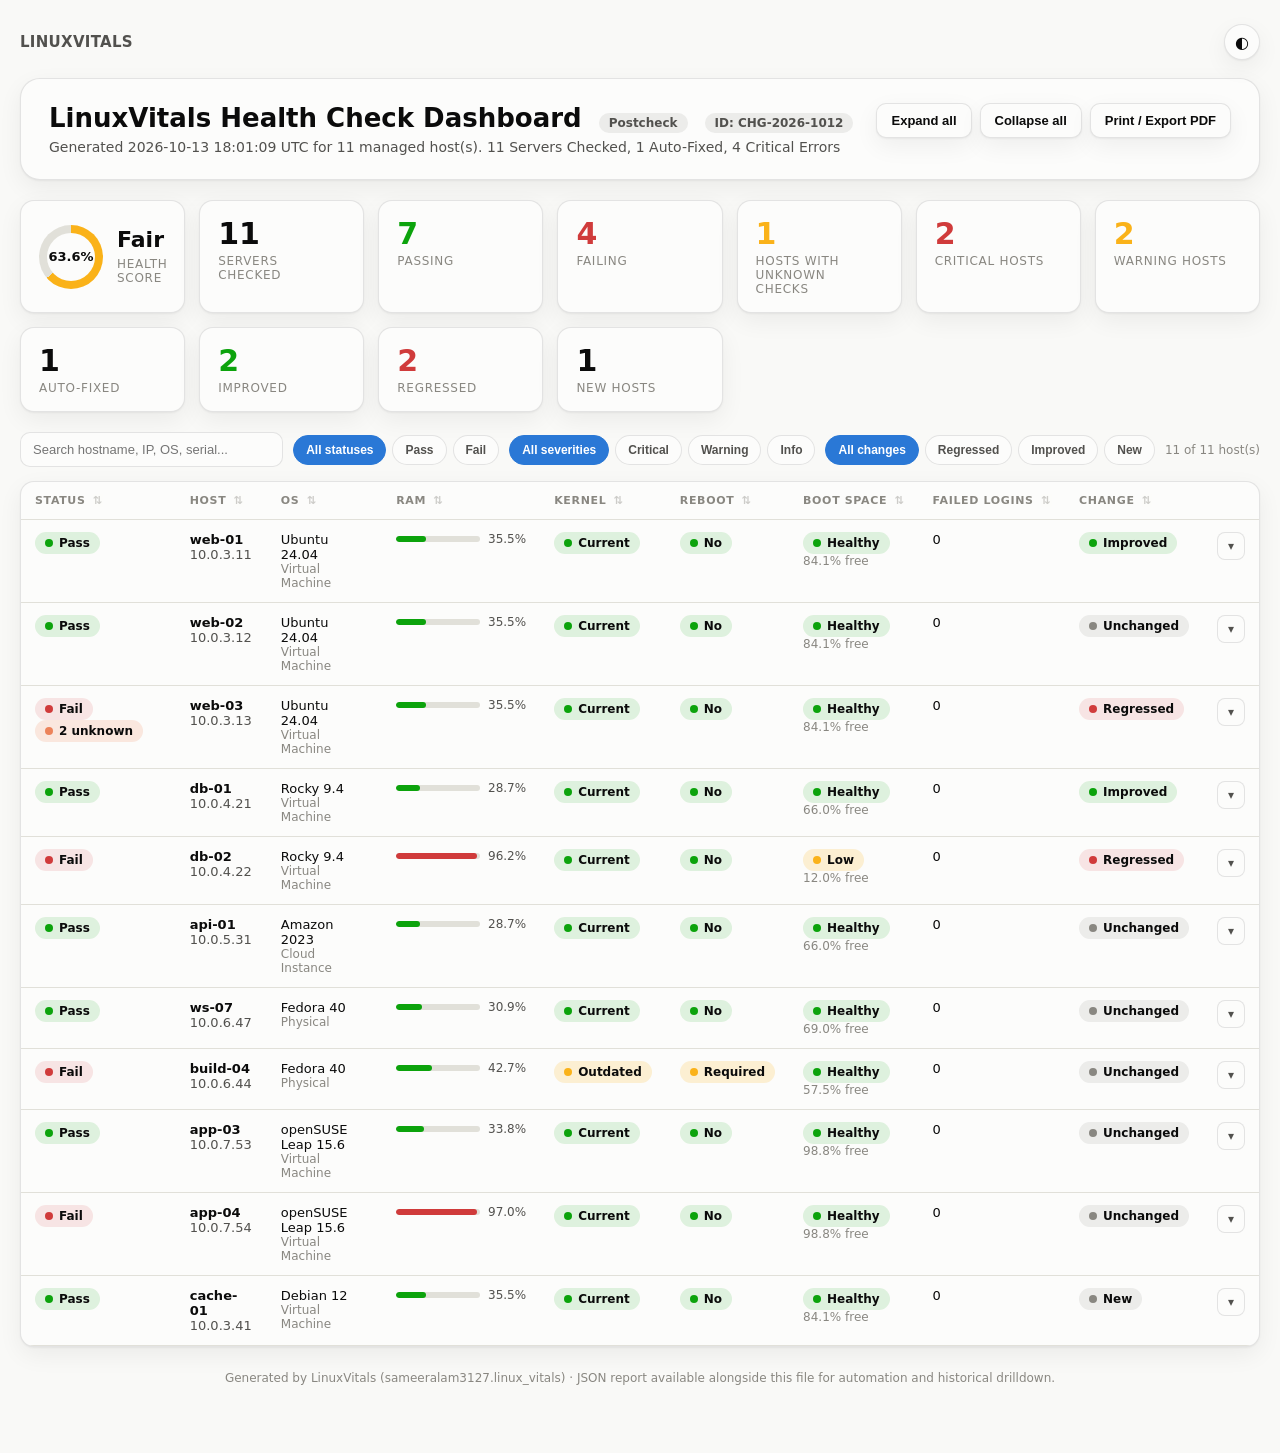
==== assets/demo-dashboard.html @ a229e004 "Make the site interactive and bring it up to date with 2.1.0 The site still described 1.2.0: four di" ====
<!DOCTYPE html>
<html lang="en">
<head>
<meta charset="UTF-8">
<meta name="viewport" content="width=device-width, initial-scale=1.0">
<title>LinuxVitals Health Check Dashboard</title>
<style>
  :root {
    --surface: #fcfcfb;
    --page: #f9f9f7;
    --ink: #0b0b0b;
    --ink-secondary: #52514e;
    --ink-muted: #898781;
    --line: #e1e0d9;
    --border: rgba(11, 11, 11, 0.10);
    --brand: #2a78d6;
    --good: #0ca30c;
    --warning: #fab219;
    --serious: #ec835a;
    --critical: #d03b3b;
    --good-wash: rgba(12, 163, 12, 0.12);
    --warning-wash: rgba(250, 178, 25, 0.18);
    --serious-wash: rgba(236, 131, 90, 0.18);
    --critical-wash: rgba(208, 59, 59, 0.12);
    --muted-wash: rgba(137, 135, 129, 0.14);
    --shadow: 0 1px 2px rgba(11, 11, 11, 0.05), 0 8px 24px rgba(11, 11, 11, 0.06);
    --radius: 14px;
  }

  @media (prefers-color-scheme: dark) {
    :root {
      --surface: #1a1a19;
      --page: #0d0d0d;
      --ink: #ffffff;
      --ink-secondary: #c3c2b7;
      --ink-muted: #898781;
      --line: #2c2c2a;
      --border: rgba(255, 255, 255, 0.10);
      --brand: #3987e5;
      --good-wash: rgba(12, 163, 12, 0.20);
      --warning-wash: rgba(250, 178, 25, 0.22);
      --serious-wash: rgba(236, 131, 90, 0.22);
      --critical-wash: rgba(208, 59, 59, 0.24);
      --muted-wash: rgba(137, 135, 129, 0.18);
      --shadow: 0 1px 2px rgba(0, 0, 0, 0.4), 0 8px 24px rgba(0, 0, 0, 0.35);
    }
  }

  :root[data-theme="dark"] {
    --surface: #1a1a19;
    --page: #0d0d0d;
    --ink: #ffffff;
    --ink-secondary: #c3c2b7;
    --ink-muted: #898781;
    --line: #2c2c2a;
    --border: rgba(255, 255, 255, 0.10);
    --brand: #3987e5;
    --good-wash: rgba(12, 163, 12, 0.20);
    --warning-wash: rgba(250, 178, 25, 0.22);
    --serious-wash: rgba(236, 131, 90, 0.22);
    --critical-wash: rgba(208, 59, 59, 0.24);
    --muted-wash: rgba(137, 135, 129, 0.18);
    --shadow: 0 1px 2px rgba(0, 0, 0, 0.4), 0 8px 24px rgba(0, 0, 0, 0.35);
  }

  :root[data-theme="light"] {
    --surface: #fcfcfb;
    --page: #f9f9f7;
    --ink: #0b0b0b;
    --ink-secondary: #52514e;
    --ink-muted: #898781;
    --line: #e1e0d9;
    --border: rgba(11, 11, 11, 0.10);
    --brand: #2a78d6;
    --good-wash: rgba(12, 163, 12, 0.12);
    --warning-wash: rgba(250, 178, 25, 0.18);
    --serious-wash: rgba(236, 131, 90, 0.18);
    --critical-wash: rgba(208, 59, 59, 0.12);
    --muted-wash: rgba(137, 135, 129, 0.14);
    --shadow: 0 1px 2px rgba(11, 11, 11, 0.05), 0 8px 24px rgba(11, 11, 11, 0.06);
  }

  * { box-sizing: border-box; }

  html, body {
    margin: 0;
    background: var(--page);
    color: var(--ink);
    font-family: system-ui, -apple-system, "Segoe UI", sans-serif;
  }

  body { padding: 24px 20px 56px; }

  .page { max-width: 1360px; margin: 0 auto; }

  a { color: var(--brand); }

  .topbar {
    display: flex;
    align-items: center;
    justify-content: space-between;
    margin-bottom: 18px;
  }

  .topbar .brand {
    font-weight: 700;
    font-size: 15px;
    letter-spacing: 0.02em;
    color: var(--ink-secondary);
    text-transform: uppercase;
  }

  .icon-btn {
    border: 1px solid var(--border);
    background: var(--surface);
    color: var(--ink);
    border-radius: 999px;
    width: 36px;
    height: 36px;
    font-size: 16px;
    cursor: pointer;
    box-shadow: var(--shadow);
  }

  .hero {
    display: flex;
    align-items: flex-start;
    justify-content: space-between;
    gap: 16px;
    flex-wrap: wrap;
    background: var(--surface);
    border: 1px solid var(--border);
    border-radius: 20px;
    padding: 24px 28px;
    box-shadow: var(--shadow);
    margin-bottom: 20px;
  }

  .hero h1 { margin: 0 0 6px; font-size: 26px; }

  .hero .meta { margin: 0; color: var(--ink-secondary); font-size: 14px; }

  .badge {
    display: inline-flex;
    align-items: center;
    gap: 6px;
    padding: 3px 10px;
    border-radius: 999px;
    font-size: 12px;
    font-weight: 600;
    background: var(--muted-wash);
    color: var(--ink-secondary);
    margin-left: 8px;
  }

  .hero-actions { display: flex; gap: 8px; flex-shrink: 0; }

  .btn {
    border: 1px solid var(--border);
    background: var(--surface);
    color: var(--ink);
    border-radius: 10px;
    padding: 9px 14px;
    font-size: 13px;
    font-weight: 600;
    cursor: pointer;
    box-shadow: var(--shadow);
  }

  .btn:hover { border-color: var(--brand); }

  .kpi-row {
    display: grid;
    grid-template-columns: repeat(auto-fit, minmax(150px, 1fr));
    gap: 14px;
    margin-bottom: 20px;
  }

  .tile {
    background: var(--surface);
    border: 1px solid var(--border);
    border-radius: var(--radius);
    padding: 16px 18px;
    box-shadow: var(--shadow);
  }

  .tile-label {
    font-size: 12px;
    text-transform: uppercase;
    letter-spacing: 0.06em;
    color: var(--ink-muted);
    margin-top: 4px;
  }

  .tile-value {
    font-size: 30px;
    font-weight: 600;
    line-height: 1.1;
  }

  .tile--good .tile-value { color: var(--good); }
  .tile--critical .tile-value { color: var(--critical); }
  .tile--warning .tile-value { color: var(--warning); }

  .tile--score {
    display: flex;
    align-items: center;
    gap: 14px;
  }

  .ring {
    --pct: 0;
    --ring-color: var(--good);
    width: 64px;
    height: 64px;
    border-radius: 50%;
    flex-shrink: 0;
    background: conic-gradient(var(--ring-color) calc(var(--pct) * 1%), var(--line) 0);
    display: flex;
    align-items: center;
    justify-content: center;
  }

  .ring::before {
    content: "";
    position: absolute;
  }

  .ring-inner {
    width: 48px;
    height: 48px;
    border-radius: 50%;
    background: var(--surface);
    display: flex;
    align-items: center;
    justify-content: center;
    font-size: 13px;
    font-weight: 700;
  }

  .score-text .tile-value { font-size: 22px; }

  .toolbar {
    display: flex;
    flex-wrap: wrap;
    align-items: center;
    gap: 10px;
    margin-bottom: 14px;
  }

  #search {
    flex: 1 1 220px;
    padding: 9px 12px;
    border-radius: 10px;
    border: 1px solid var(--border);
    background: var(--surface);
    color: var(--ink);
    font-size: 13px;
  }

  .chips { display: flex; gap: 6px; flex-wrap: wrap; }

  .chip {
    border: 1px solid var(--border);
    background: var(--surface);
    color: var(--ink-secondary);
    border-radius: 999px;
    padding: 7px 12px;
    font-size: 12px;
    font-weight: 600;
    cursor: pointer;
  }

  .chip.is-active {
    background: var(--brand);
    border-color: var(--brand);
    color: #ffffff;
  }

  #visible-count { color: var(--ink-muted); font-size: 12px; margin-left: auto; }

  .table-wrap {
    background: var(--surface);
    border: 1px solid var(--border);
    border-radius: var(--radius);
    box-shadow: var(--shadow);
    overflow-x: auto;
  }

  table { width: 100%; border-collapse: collapse; min-width: 780px; }

  th, td {
    text-align: left;
    padding: 12px 14px;
    border-bottom: 1px solid var(--line);
    vertical-align: top;
    font-size: 13px;
  }

  th {
    color: var(--ink-muted);
    text-transform: uppercase;
    font-size: 11px;
    letter-spacing: 0.06em;
    font-weight: 700;
    cursor: pointer;
    white-space: nowrap;
    user-select: none;
  }

  th:hover { color: var(--ink); }

  th .arrow { opacity: 0.4; margin-left: 3px; }
  th.is-sorted .arrow { opacity: 1; }

  tbody tr.row:hover { background: var(--muted-wash); }

  tbody tr.row.is-hidden,
  tbody tr.detail-row.is-hidden { display: none; }

  tr.detail-row td { background: var(--page); padding: 18px 22px; }

  .pill {
    display: inline-flex;
    align-items: center;
    gap: 6px;
    padding: 4px 10px;
    border-radius: 999px;
    font-size: 12px;
    font-weight: 700;
    white-space: nowrap;
  }

  .dot { width: 8px; height: 8px; border-radius: 50%; flex-shrink: 0; }

  .pill--good { background: var(--good-wash); }
  .pill--good .dot { background: var(--good); }
  .pill--warning { background: var(--warning-wash); }
  .pill--warning .dot { background: var(--warning); }
  .pill--serious { background: var(--serious-wash); }
  .pill--serious .dot { background: var(--serious); }
  .pill--critical { background: var(--critical-wash); }
  .pill--critical .dot { background: var(--critical); }
  .pill--muted { background: var(--muted-wash); }
  .pill--muted .dot { background: var(--ink-muted); }

  .meter { display: flex; align-items: center; gap: 8px; min-width: 130px; }
  .meter-track {
    flex: 1;
    height: 6px;
    border-radius: 999px;
    background: var(--line);
    overflow: hidden;
  }
  .meter-fill { height: 100%; border-radius: 999px; }
  .meter-fill--good { background: var(--good); }
  .meter-fill--warning { background: var(--warning); }
  .meter-fill--critical { background: var(--critical); }
  .meter-value { font-size: 12px; color: var(--ink-secondary); white-space: nowrap; font-variant-numeric: tabular-nums; }

  .host-cell strong { display: block; }
  .host-cell .muted, .muted { color: var(--ink-secondary); }
  .subtle { color: var(--ink-muted); font-size: 12px; }

  .expand-btn {
    border: 1px solid var(--border);
    background: var(--surface);
    color: var(--ink-secondary);
    border-radius: 8px;
    width: 28px;
    height: 28px;
    cursor: pointer;
    font-size: 12px;
  }

  .row.is-expanded .expand-btn { color: var(--brand); border-color: var(--brand); }

  .detail-grid {
    display: grid;
    grid-template-columns: repeat(auto-fit, minmax(230px, 1fr));
    gap: 16px;
  }

  .detail-item strong {
    display: block;
    font-size: 11px;
    letter-spacing: 0.05em;
    text-transform: uppercase;
    color: var(--ink-muted);
    margin-bottom: 4px;
  }

  .detail-item { font-size: 13px; }

  .list { margin: 4px 0 0; padding-left: 16px; }
  .list li { margin-bottom: 2px; }

  .footer {
    text-align: center;
    color: var(--ink-muted);
    font-size: 12px;
    margin-top: 24px;
  }

  .empty-state {
    text-align: center;
    padding: 40px 20px;
    color: var(--ink-muted);
    display: none;
  }

  @media (max-width: 720px) {
    body { padding: 16px 12px 40px; }
    .hero { padding: 18px 18px; }
    table { min-width: 640px; }
  }

  @media print {
    :root { --surface: #ffffff; --page: #ffffff; --ink: #000000; --ink-secondary: #333333; --ink-muted: #555555; --shadow: none; }
    body { padding: 0; }
    .icon-btn, .hero-actions, .toolbar { display: none; }
    .table-wrap { overflow: visible; border: none; box-shadow: none; }
    table { min-width: 0; }
    .tile, .hero, .table-wrap { box-shadow: none; border: 1px solid #ccc; }
  }
</style>
</head>
<body>
<div class="page">
  <div class="topbar">
    <div class="brand">LinuxVitals</div>
    <button class="icon-btn" id="theme-toggle" type="button" title="Toggle light/dark" aria-label="Toggle light/dark theme">&#9680;</button>
  </div>

  <section class="hero">
    <div>
      <h1>LinuxVitals Health Check Dashboard
                <span class="badge">Postcheck</span>
        <span class="badge">ID: CHG-2026-1012</span>              </h1>
      <p class="meta">Generated 2026-10-13 18:01:09 UTC for 11 managed host(s). 11 Servers Checked, 1 Auto-Fixed, 4 Critical Errors</p>
    </div>
    <div class="hero-actions">
      <button class="btn" id="expand-all" type="button">Expand all</button>
      <button class="btn" id="collapse-all" type="button">Collapse all</button>
      <button class="btn" id="print-btn" type="button">Print / Export PDF</button>
    </div>
  </section>  <section class="kpi-row">
        <div class="tile tile--score">
      <div class="ring" style="--pct: 63.6; --ring-color: var(--warning);">
        <div class="ring-inner">63.6%</div>
      </div>
      <div class="score-text">
        <div class="tile-value">Fair</div>
        <div class="tile-label">Health score</div>
      </div>
    </div>
    <div class="tile">
      <div class="tile-value">11</div>
      <div class="tile-label">Servers checked</div>
    </div>
    <div class="tile tile--good">
      <div class="tile-value">7</div>
      <div class="tile-label">Passing</div>
    </div>
    <div class="tile tile--critical">
      <div class="tile-value">4</div>
      <div class="tile-label">Failing</div>
    </div>
    <div class="tile tile--warning">
      <div class="tile-value">1</div>
      <div class="tile-label">Hosts with unknown checks</div>
    </div>
    <div class="tile tile--critical">
      <div class="tile-value">2</div>
      <div class="tile-label">Critical hosts</div>
    </div>
    <div class="tile tile--warning">
      <div class="tile-value">2</div>
      <div class="tile-label">Warning hosts</div>
    </div>
    <div class="tile">
      <div class="tile-value">1</div>
      <div class="tile-label">Auto-fixed</div>
    </div>
        <div class="tile tile--good">
      <div class="tile-value">2</div>
      <div class="tile-label">Improved</div>
    </div>
    <div class="tile tile--critical">
      <div class="tile-value">2</div>
      <div class="tile-label">Regressed</div>
    </div>
    <div class="tile">
      <div class="tile-value">1</div>
      <div class="tile-label">New hosts</div>
    </div>
      </section>

  <section class="toolbar">
    <input id="search" type="search" placeholder="Search hostname, IP, OS, serial...">
    <div class="chips" data-filter-group="status">
      <button class="chip is-active" data-value="all" type="button">All statuses</button>
      <button class="chip" data-value="Pass" type="button">Pass</button>
      <button class="chip" data-value="Fail" type="button">Fail</button>
    </div>
    <div class="chips" data-filter-group="severity">
      <button class="chip is-active" data-value="all" type="button">All severities</button>
      <button class="chip" data-value="critical" type="button">Critical</button>
      <button class="chip" data-value="warning" type="button">Warning</button>
      <button class="chip" data-value="info" type="button">Info</button>
    </div>
        <div class="chips" data-filter-group="comparison">
      <button class="chip is-active" data-value="all" type="button">All changes</button>
      <button class="chip" data-value="regressed" type="button">Regressed</button>
      <button class="chip" data-value="improved" type="button">Improved</button>
      <button class="chip" data-value="new" type="button">New</button>
    </div>
        <span id="visible-count"></span>
  </section>

  <section class="table-wrap">
    <table id="host-table">
      <thead>
        <tr>
          <th data-sort="status">Status <span class="arrow">&#8645;</span></th>
          <th data-sort="hostname">Host <span class="arrow">&#8645;</span></th>
          <th data-sort="os">OS <span class="arrow">&#8645;</span></th>
          <th data-sort="ram">RAM <span class="arrow">&#8645;</span></th>
          <th data-sort="kernel">Kernel <span class="arrow">&#8645;</span></th>
          <th data-sort="reboot">Reboot <span class="arrow">&#8645;</span></th>
          <th data-sort="boot">Boot space <span class="arrow">&#8645;</span></th>
          <th data-sort="logins">Failed logins <span class="arrow">&#8645;</span></th>
          <th data-sort="comparison">Change <span class="arrow">&#8645;</span></th>          <th></th>
        </tr>
      </thead>
      <tbody>
                                                                        <tr class="row"
            id="host-web-01"
            data-status="Pass"
            data-severity="none"
            data-comparison="improved"
            data-search="web-01 10.0.3.11 ubuntu 24.04 debian vmware-42 1a 7c 3e"
            data-sort-status="1"
            data-sort-hostname="web-01"
            data-sort-os="ubuntu 24.04"
            data-sort-ram="35.5"
            data-sort-kernel="1"
            data-sort-reboot="1"
            data-sort-boot="84.1"
            data-sort-logins="0"
            data-sort-comparison="3">
          <td>
            <span class="pill pill--good"><span class="dot"></span>Pass</span>
                      </td>
          <td class="host-cell">
            <strong>web-01</strong>
            <span class="muted">10.0.3.11</span>
          </td>
          <td>
            Ubuntu 24.04
            <div class="subtle">Virtual Machine</div>
          </td>
          <td>
            <div class="meter">
              <div class="meter-track"><div class="meter-fill meter-fill--good" style="width: 35.5%;"></div></div>
              <span class="meter-value">35.5%</span>
            </div>
          </td>
          <td>
                        <span class="pill pill--good"><span class="dot"></span>Current</span>
                      </td>
          <td>
                        <span class="pill pill--good" title="No reboot required (reboot-required-file)"><span class="dot"></span>No</span>
                                  </td>
          <td>
            <span class="pill pill--good"><span class="dot"></span>Healthy</span>
            <div class="subtle">84.1% free</div>
          </td>
          <td>0</td>
                    <td>
                        <span class="pill pill--good"><span class="dot"></span>Improved</span>
                      </td>
                    <td><button class="expand-btn" type="button" data-target="detail-1" aria-expanded="false">&#9662;</button></td>
        </tr>
        <tr class="detail-row is-hidden" id="detail-1">
          <td colspan="10">
            <div class="detail-grid">
              <div class="detail-item">
                <strong>Identity</strong>
                <span>OS family: Debian</span><br>
                <span>Package manager: apt</span><br>
                <span>Log source: journald</span><br>
                <span>Virtualization: VMware</span><br>
                <span>Serial: VMware-42 1a 7c 3e</span>
              </div>
              <div class="detail-item">
                <strong>Uptime &amp; boot</strong>
                <span>Uptime: 2d 3h 7m</span><br>
                <span>Last reboot: system boot  2026-09-24 10:55</span><br>
                <span>Reboot required: No</span><br>
                <span>No reboot required (reboot-required-file)</span>
                              </div>
              <div class="detail-item">
                <strong>Kernel &amp; bootloader</strong>
                <span>Running: 6.8.0-45-generic</span><br>
                <span>Latest installed: 6.8.0-45-generic</span><br>
                <span>Installed: 2026-09-01 04:11:07.000000000 +0000</span><br>
                <span>Default boot entry selects the latest installed kernel</span><br>
                <span>Default entry (grub_default): Not available</span>
              </div>
              <div class="detail-item">
                <strong>Security controls</strong>
                <span>SELinux: not-installed</span><br>
                <span>AppArmor: enabled</span><br>
                <span>Failed logins: 0</span><br>
                <span>Last failed login: No failed login attempts found</span>
              </div>
              <div class="detail-item">
                <strong>Boot partition</strong>
                <span>Mount: /boot</span><br>
                <span>Free: 1538.0 MB / 1829.8 MB (84.1%)</span><br>
                <span>Rescue image: Not available</span>
                              </div>
              <div class="detail-item">
                <strong>Recent log errors (0)</strong>
                                <span class="muted">None in the scan window.</span>
                              </div>
              <div class="detail-item">
                <strong>Kernel/bootloader failures (0)</strong>
                                <span class="muted">None in the audit window.</span>
                              </div>
              <div class="detail-item">
                <strong>Self-healing</strong>
                                <ul class="list"><li>nginx.service: Fixed</li></ul>
                              </div>
              <div class="detail-item">
                <strong>Findings (0)</strong>
                                <span class="muted">No findings -- all checks passed.</span>
                              </div>
                            <div class="detail-item">
                <strong>Change vs. baseline</strong>
                <span>Status: Fail &#8594; Pass</span><br>
                <span>RAM: 88.0% &#8594; 35.5% (-52.5 pts)</span><br>
                <span>Kernel: 6.8.0-45-generic &#8594; 6.8.0-45-generic</span><br>
                <span>Reboot required: Yes &#8594; No</span>
                                                <strong style="margin-top:8px;">Resolved findings</strong>
                <ul class="list"><li>Recent logs contain error or failed entries</li><li>System reboot is required</li><li>Latest installed kernel is not currently running</li><li>Boot partition free space is low</li><li>Recent failed login attempts detected</li></ul>
                              </div>
                          </div>
          </td>
        </tr>
                                                                        <tr class="row"
            id="host-web-02"
            data-status="Pass"
            data-severity="none"
            data-comparison="unchanged"
            data-search="web-02 10.0.3.12 ubuntu 24.04 debian vmware-42 1a 7c 3e"
            data-sort-status="1"
            data-sort-hostname="web-02"
            data-sort-os="ubuntu 24.04"
            data-sort-ram="35.5"
            data-sort-kernel="1"
            data-sort-reboot="1"
            data-sort-boot="84.1"
            data-sort-logins="0"
            data-sort-comparison="2">
          <td>
            <span class="pill pill--good"><span class="dot"></span>Pass</span>
                      </td>
          <td class="host-cell">
            <strong>web-02</strong>
            <span class="muted">10.0.3.12</span>
          </td>
          <td>
            Ubuntu 24.04
            <div class="subtle">Virtual Machine</div>
          </td>
          <td>
            <div class="meter">
              <div class="meter-track"><div class="meter-fill meter-fill--good" style="width: 35.5%;"></div></div>
              <span class="meter-value">35.5%</span>
            </div>
          </td>
          <td>
                        <span class="pill pill--good"><span class="dot"></span>Current</span>
                      </td>
          <td>
                        <span class="pill pill--good" title="No reboot required (reboot-required-file)"><span class="dot"></span>No</span>
                                  </td>
          <td>
            <span class="pill pill--good"><span class="dot"></span>Healthy</span>
            <div class="subtle">84.1% free</div>
          </td>
          <td>0</td>
                    <td>
                        <span class="pill pill--muted"><span class="dot"></span>Unchanged</span>
                      </td>
                    <td><button class="expand-btn" type="button" data-target="detail-2" aria-expanded="false">&#9662;</button></td>
        </tr>
        <tr class="detail-row is-hidden" id="detail-2">
          <td colspan="10">
            <div class="detail-grid">
              <div class="detail-item">
                <strong>Identity</strong>
                <span>OS family: Debian</span><br>
                <span>Package manager: apt</span><br>
                <span>Log source: journald</span><br>
                <span>Virtualization: VMware</span><br>
                <span>Serial: VMware-42 1a 7c 3e</span>
              </div>
              <div class="detail-item">
                <strong>Uptime &amp; boot</strong>
                <span>Uptime: 2d 3h 7m</span><br>
                <span>Last reboot: system boot  2026-09-24 10:55</span><br>
                <span>Reboot required: No</span><br>
                <span>No reboot required (reboot-required-file)</span>
                              </div>
              <div class="detail-item">
                <strong>Kernel &amp; bootloader</strong>
                <span>Running: 6.8.0-45-generic</span><br>
                <span>Latest installed: 6.8.0-45-generic</span><br>
                <span>Installed: 2026-09-01 04:11:07.000000000 +0000</span><br>
                <span>Default boot entry selects the latest installed kernel</span><br>
                <span>Default entry (grub_default): Not available</span>
              </div>
              <div class="detail-item">
                <strong>Security controls</strong>
                <span>SELinux: not-installed</span><br>
                <span>AppArmor: enabled</span><br>
                <span>Failed logins: 0</span><br>
                <span>Last failed login: No failed login attempts found</span>
              </div>
              <div class="detail-item">
                <strong>Boot partition</strong>
                <span>Mount: /boot</span><br>
                <span>Free: 1538.0 MB / 1829.8 MB (84.1%)</span><br>
                <span>Rescue image: Not available</span>
                              </div>
              <div class="detail-item">
                <strong>Recent log errors (0)</strong>
                                <span class="muted">None in the scan window.</span>
                              </div>
              <div class="detail-item">
                <strong>Kernel/bootloader failures (0)</strong>
                                <span class="muted">None in the audit window.</span>
                              </div>
              <div class="detail-item">
                <strong>Self-healing</strong>
                                <span class="muted">No healing actions taken this run.</span>
                              </div>
              <div class="detail-item">
                <strong>Findings (0)</strong>
                                <span class="muted">No findings -- all checks passed.</span>
                              </div>
                            <div class="detail-item">
                <strong>Change vs. baseline</strong>
                <span>Status: Pass &#8594; Pass</span><br>
                <span>RAM: 35.5% &#8594; 35.5% (+0.0 pts)</span><br>
                <span>Kernel: 6.8.0-45-generic &#8594; 6.8.0-45-generic</span><br>
                <span>Reboot required: No &#8594; No</span>
                                              </div>
                          </div>
          </td>
        </tr>
                                                                        <tr class="row"
            id="host-web-03"
            data-status="Fail"
            data-severity="warning"
            data-comparison="regressed"
            data-search="web-03 10.0.3.13 ubuntu 24.04 debian vmware-42 1a 7c 3e"
            data-sort-status="0"
            data-sort-hostname="web-03"
            data-sort-os="ubuntu 24.04"
            data-sort-ram="35.5"
            data-sort-kernel="1"
            data-sort-reboot="1"
            data-sort-boot="84.1"
            data-sort-logins="0"
            data-sort-comparison="0">
          <td>
            <span class="pill pill--critical"><span class="dot"></span>Fail</span>
                        <span class="pill pill--serious" title="Checks that could not run on this host"><span class="dot"></span>2 unknown</span>
                      </td>
          <td class="host-cell">
            <strong>web-03</strong>
            <span class="muted">10.0.3.13</span>
          </td>
          <td>
            Ubuntu 24.04
            <div class="subtle">Virtual Machine</div>
          </td>
          <td>
            <div class="meter">
              <div class="meter-track"><div class="meter-fill meter-fill--good" style="width: 35.5%;"></div></div>
              <span class="meter-value">35.5%</span>
            </div>
          </td>
          <td>
                        <span class="pill pill--good"><span class="dot"></span>Current</span>
                      </td>
          <td>
                        <span class="pill pill--good" title="No reboot required (reboot-required-file)"><span class="dot"></span>No</span>
                                  </td>
          <td>
            <span class="pill pill--good"><span class="dot"></span>Healthy</span>
            <div class="subtle">84.1% free</div>
          </td>
          <td>0</td>
                    <td>
                        <span class="pill pill--critical"><span class="dot"></span>Regressed</span>
                      </td>
                    <td><button class="expand-btn" type="button" data-target="detail-3" aria-expanded="false">&#9662;</button></td>
        </tr>
        <tr class="detail-row is-hidden" id="detail-3">
          <td colspan="10">
            <div class="detail-grid">
              <div class="detail-item">
                <strong>Identity</strong>
                <span>OS family: Debian</span><br>
                <span>Package manager: apt</span><br>
                <span>Log source: journald</span><br>
                <span>Virtualization: VMware</span><br>
                <span>Serial: VMware-42 1a 7c 3e</span>
              </div>
              <div class="detail-item">
                <strong>Uptime &amp; boot</strong>
                <span>Uptime: 2d 3h 7m</span><br>
                <span>Last reboot: system boot  2026-09-24 10:55</span><br>
                <span>Reboot required: No</span><br>
                <span>No reboot required (reboot-required-file)</span>
                              </div>
              <div class="detail-item">
                <strong>Kernel &amp; bootloader</strong>
                <span>Running: 6.8.0-45-generic</span><br>
                <span>Latest installed: 6.8.0-45-generic</span><br>
                <span>Installed: 2026-09-01 04:11:07.000000000 +0000</span><br>
                <span>Default boot entry selects the latest installed kernel</span><br>
                <span>Default entry (grub_default): Not available</span>
              </div>
              <div class="detail-item">
                <strong>Security controls</strong>
                <span>SELinux: not-installed</span><br>
                <span>AppArmor: enabled</span><br>
                <span>Failed logins: 0</span><br>
                <span>Last failed login: No failed login attempts found</span>
              </div>
              <div class="detail-item">
                <strong>Boot partition</strong>
                <span>Mount: /boot</span><br>
                <span>Free: 1538.0 MB / 1829.8 MB (84.1%)</span><br>
                <span>Rescue image: Not available</span>
                              </div>
              <div class="detail-item">
                <strong>Recent log errors (0)</strong>
                                <span class="muted">None in the scan window.</span>
                              </div>
              <div class="detail-item">
                <strong>Kernel/bootloader failures (0)</strong>
                                <span class="muted">None in the audit window.</span>
                              </div>
              <div class="detail-item">
                <strong>Self-healing</strong>
                                <span class="muted">No healing actions taken this run.</span>
                              </div>
              <div class="detail-item">
                <strong>Findings (2)</strong>
                                                <ul class="list">
                                                                                          <li><span class="pill pill--warning"><span class="dot"></span>warning</span> Kernel installation logs could not be inspected <span class="pill pill--serious"><span class="dot"></span>unknown</span> <span class="muted">Could not check: journalctl exited 1: No journal files were opened due to insufficient permissions.</span></li>
                                                                        <li><span class="pill pill--muted"><span class="dot"></span>info</span> Recent logs could not be inspected <span class="pill pill--serious"><span class="dot"></span>unknown</span> <span class="muted">Could not check: journalctl exited 1: No journal files were opened due to insufficient permissions.</span></li>
                                                                                        </ul>
                              </div>
                            <div class="detail-item">
                <strong>Change vs. baseline</strong>
                <span>Status: Pass &#8594; Fail</span><br>
                <span>RAM: 35.5% &#8594; 35.5% (+0.0 pts)</span><br>
                <span>Kernel: 6.8.0-45-generic &#8594; 6.8.0-45-generic</span><br>
                <span>Reboot required: No &#8594; No</span>
                                <br><strong style="margin-top:8px;">New findings</strong>
                <ul class="list"><li>Recent logs could not be inspected</li><li>Kernel installation logs could not be inspected</li></ul>
                                              </div>
                          </div>
          </td>
        </tr>
                                                                        <tr class="row"
            id="host-db-01"
            data-status="Pass"
            data-severity="none"
            data-comparison="improved"
            data-search="db-01 10.0.4.21 rocky 9.4 redhat 3f2a9c1e-5b7d-4e8a-9c21-7d4e5f6a8b90"
            data-sort-status="1"
            data-sort-hostname="db-01"
            data-sort-os="rocky 9.4"
            data-sort-ram="28.7"
            data-sort-kernel="1"
            data-sort-reboot="1"
            data-sort-boot="66.0"
            data-sort-logins="0"
            data-sort-comparison="3">
          <td>
            <span class="pill pill--good"><span class="dot"></span>Pass</span>
                      </td>
          <td class="host-cell">
            <strong>db-01</strong>
            <span class="muted">10.0.4.21</span>
          </td>
          <td>
            Rocky 9.4
            <div class="subtle">Virtual Machine</div>
          </td>
          <td>
            <div class="meter">
              <div class="meter-track"><div class="meter-fill meter-fill--good" style="width: 28.7%;"></div></div>
              <span class="meter-value">28.7%</span>
            </div>
          </td>
          <td>
                        <span class="pill pill--good"><span class="dot"></span>Current</span>
                      </td>
          <td>
                        <span class="pill pill--good" title="No reboot required (needs-restarting)"><span class="dot"></span>No</span>
                                  </td>
          <td>
            <span class="pill pill--good"><span class="dot"></span>Healthy</span>
            <div class="subtle">66.0% free</div>
          </td>
          <td>0</td>
                    <td>
                        <span class="pill pill--good"><span class="dot"></span>Improved</span>
                      </td>
                    <td><button class="expand-btn" type="button" data-target="detail-4" aria-expanded="false">&#9662;</button></td>
        </tr>
        <tr class="detail-row is-hidden" id="detail-4">
          <td colspan="10">
            <div class="detail-grid">
              <div class="detail-item">
                <strong>Identity</strong>
                <span>OS family: RedHat</span><br>
                <span>Package manager: dnf</span><br>
                <span>Log source: journald</span><br>
                <span>Virtualization: kvm</span><br>
                <span>Serial: 3f2a9c1e-5b7d-4e8a-9c21-7d4e5f6a8b90</span>
              </div>
              <div class="detail-item">
                <strong>Uptime &amp; boot</strong>
                <span>Uptime: 6d 0h 1m</span><br>
                <span>Last reboot: system boot  2026-09-20 06:12</span><br>
                <span>Reboot required: No</span><br>
                <span>No reboot required (needs-restarting)</span>
                              </div>
              <div class="detail-item">
                <strong>Kernel &amp; bootloader</strong>
                <span>Running: 5.14.0-427.13.1.el9_4.x86_64</span><br>
                <span>Latest installed: 5.14.0-427.13.1.el9_4.x86_64</span><br>
                <span>Installed: 2026-09-19 22:40:31.000000000 +0000</span><br>
                <span>Default boot entry selects the latest installed kernel</span><br>
                <span>Default entry (grubby): /boot/vmlinuz-5.14.0-427.13.1.el9_4.x86_64</span>
              </div>
              <div class="detail-item">
                <strong>Security controls</strong>
                <span>SELinux: Enforcing</span><br>
                <span>AppArmor: disabled</span><br>
                <span>Failed logins: 0</span><br>
                <span>Last failed login: No failed login attempts found</span>
              </div>
              <div class="detail-item">
                <strong>Boot partition</strong>
                <span>Mount: /boot</span><br>
                <span>Free: 669.0 MB / 1014.0 MB (66.0%)</span><br>
                <span>Rescue image: Available</span>
                                <ul class="list"><li>/boot/initramfs-0-rescue-3f2a9c1e5b7d4e8a9c217d4e5f6a8b90.img</li><li>/boot/vmlinuz-0-rescue-3f2a9c1e5b7d4e8a9c217d4e5f6a8b90</li></ul>
                              </div>
              <div class="detail-item">
                <strong>Recent log errors (0)</strong>
                                <span class="muted">None in the scan window.</span>
                              </div>
              <div class="detail-item">
                <strong>Kernel/bootloader failures (0)</strong>
                                <span class="muted">None in the audit window.</span>
                              </div>
              <div class="detail-item">
                <strong>Self-healing</strong>
                                <span class="muted">No healing actions taken this run.</span>
                              </div>
              <div class="detail-item">
                <strong>Findings (0)</strong>
                                <span class="muted">No findings -- all checks passed.</span>
                              </div>
                            <div class="detail-item">
                <strong>Change vs. baseline</strong>
                <span>Status: Fail &#8594; Pass</span><br>
                <span>RAM: 85.0% &#8594; 28.7% (-56.3 pts)</span><br>
                <span>Kernel: 5.14.0-427.13.1.el9_4.x86_64 &#8594; 5.14.0-427.13.1.el9_4.x86_64</span><br>
                <span>Reboot required: Yes &#8594; No</span>
                                                <strong style="margin-top:8px;">Resolved findings</strong>
                <ul class="list"><li>System reboot is required</li><li>Latest installed kernel is not currently running</li><li>Recent failed login attempts detected</li></ul>
                              </div>
                          </div>
          </td>
        </tr>
                                                                        <tr class="row"
            id="host-db-02"
            data-status="Fail"
            data-severity="critical"
            data-comparison="regressed"
            data-search="db-02 10.0.4.22 rocky 9.4 redhat 7c9e1b2a-44d0-4f3e-8a61-0b2c3d4e5f60"
            data-sort-status="0"
            data-sort-hostname="db-02"
            data-sort-os="rocky 9.4"
            data-sort-ram="96.2"
            data-sort-kernel="1"
            data-sort-reboot="1"
            data-sort-boot="12.0"
            data-sort-logins="0"
            data-sort-comparison="0">
          <td>
            <span class="pill pill--critical"><span class="dot"></span>Fail</span>
                      </td>
          <td class="host-cell">
            <strong>db-02</strong>
            <span class="muted">10.0.4.22</span>
          </td>
          <td>
            Rocky 9.4
            <div class="subtle">Virtual Machine</div>
          </td>
          <td>
            <div class="meter">
              <div class="meter-track"><div class="meter-fill meter-fill--critical" style="width: 96.2%;"></div></div>
              <span class="meter-value">96.2%</span>
            </div>
          </td>
          <td>
                        <span class="pill pill--good"><span class="dot"></span>Current</span>
                      </td>
          <td>
                        <span class="pill pill--good" title="No reboot required (needs-restarting)"><span class="dot"></span>No</span>
                                  </td>
          <td>
            <span class="pill pill--warning"><span class="dot"></span>Low</span>
            <div class="subtle">12.0% free</div>
          </td>
          <td>0</td>
                    <td>
                        <span class="pill pill--critical"><span class="dot"></span>Regressed</span>
                      </td>
                    <td><button class="expand-btn" type="button" data-target="detail-5" aria-expanded="false">&#9662;</button></td>
        </tr>
        <tr class="detail-row is-hidden" id="detail-5">
          <td colspan="10">
            <div class="detail-grid">
              <div class="detail-item">
                <strong>Identity</strong>
                <span>OS family: RedHat</span><br>
                <span>Package manager: dnf</span><br>
                <span>Log source: journald</span><br>
                <span>Virtualization: kvm</span><br>
                <span>Serial: 7c9e1b2a-44d0-4f3e-8a61-0b2c3d4e5f60</span>
              </div>
              <div class="detail-item">
                <strong>Uptime &amp; boot</strong>
                <span>Uptime: 7d 0h 0m</span><br>
                <span>Last reboot: system boot  2026-09-19 14:02</span><br>
                <span>Reboot required: No</span><br>
                <span>No reboot required (needs-restarting)</span>
                              </div>
              <div class="detail-item">
                <strong>Kernel &amp; bootloader</strong>
                <span>Running: 5.14.0-427.13.1.el9_4.x86_64</span><br>
                <span>Latest installed: 5.14.0-427.13.1.el9_4.x86_64</span><br>
                <span>Installed: 2026-09-19 13:40:31.000000000 +0000</span><br>
                <span>Default boot entry does not select the latest installed kernel</span><br>
                <span>Default entry (grubby): /boot/vmlinuz-5.14.0-362.8.1.el9_3.x86_64</span>
              </div>
              <div class="detail-item">
                <strong>Security controls</strong>
                <span>SELinux: Disabled</span><br>
                <span>AppArmor: disabled</span><br>
                <span>Failed logins: 0</span><br>
                <span>Last failed login: No failed login attempts found</span>
              </div>
              <div class="detail-item">
                <strong>Boot partition</strong>
                <span>Mount: /boot</span><br>
                <span>Free: 122.0 MB / 1014.0 MB (12.0%)</span><br>
                <span>Rescue image: Not available</span>
                              </div>
              <div class="detail-item">
                <strong>Recent log errors (0)</strong>
                                <span class="muted">None in the scan window.</span>
                              </div>
              <div class="detail-item">
                <strong>Kernel/bootloader failures (2)</strong>
                                <ul class="list"><li>2026-09-24T01:02:03+0000 db-02 dracut[4410]: dracut-install: Failed to find module &#39;xfs&#39;</li><li>2026-09-24T01:02:05+0000 db-02 kernel-install[4402]: /usr/lib/kernel/install.d/50-dracut.install failed with exit status 1.</li></ul>
                              </div>
              <div class="detail-item">
                <strong>Self-healing</strong>
                                <span class="muted">No healing actions taken this run.</span>
                              </div>
              <div class="detail-item">
                <strong>Findings (7)</strong>
                                                <ul class="list">
                                                      <li><span class="pill pill--critical"><span class="dot"></span>critical</span> RAM usage is critical</li>
                                                                        <li><span class="pill pill--warning"><span class="dot"></span>warning</span> sssd is not active</li>
                                    <li><span class="pill pill--warning"><span class="dot"></span>warning</span> Time synchronization service is not active</li>
                                    <li><span class="pill pill--warning"><span class="dot"></span>warning</span> Default boot entry does not select the latest installed kernel</li>
                                    <li><span class="pill pill--warning"><span class="dot"></span>warning</span> Boot partition free space is low</li>
                                    <li><span class="pill pill--warning"><span class="dot"></span>warning</span> Kernel installation or bootloader related failures found in logs</li>
                                    <li><span class="pill pill--warning"><span class="dot"></span>warning</span> SELinux is disabled or unavailable</li>
                                                                                                                            </ul>
                              </div>
                            <div class="detail-item">
                <strong>Change vs. baseline</strong>
                <span>Status: Pass &#8594; Fail</span><br>
                <span>RAM: 28.7% &#8594; 96.2% (+67.5 pts)</span><br>
                <span>Kernel: 5.14.0-427.13.1.el9_4.x86_64 &#8594; 5.14.0-427.13.1.el9_4.x86_64</span><br>
                <span>Reboot required: No &#8594; No</span>
                                <br><strong style="margin-top:8px;">New findings</strong>
                <ul class="list"><li>RAM usage is critical</li><li>sssd is not active</li><li>Time synchronization service is not active</li><li>Default boot entry does not select the latest installed kernel</li><li>Boot partition free space is low</li><li>Kernel installation or bootloader related failures found in logs</li><li>SELinux is disabled or unavailable</li></ul>
                                              </div>
                          </div>
          </td>
        </tr>
                                                                        <tr class="row"
            id="host-api-01"
            data-status="Pass"
            data-severity="none"
            data-comparison="unchanged"
            data-search="api-01 10.0.5.31 amazon 2023 redhat 3f2a9c1e-5b7d-4e8a-9c21-7d4e5f6a8b90"
            data-sort-status="1"
            data-sort-hostname="api-01"
            data-sort-os="amazon 2023"
            data-sort-ram="28.7"
            data-sort-kernel="1"
            data-sort-reboot="1"
            data-sort-boot="66.0"
            data-sort-logins="0"
            data-sort-comparison="2">
          <td>
            <span class="pill pill--good"><span class="dot"></span>Pass</span>
                      </td>
          <td class="host-cell">
            <strong>api-01</strong>
            <span class="muted">10.0.5.31</span>
          </td>
          <td>
            Amazon 2023
            <div class="subtle">Cloud Instance</div>
          </td>
          <td>
            <div class="meter">
              <div class="meter-track"><div class="meter-fill meter-fill--good" style="width: 28.7%;"></div></div>
              <span class="meter-value">28.7%</span>
            </div>
          </td>
          <td>
                        <span class="pill pill--good"><span class="dot"></span>Current</span>
                      </td>
          <td>
                        <span class="pill pill--good" title="No reboot required (needs-restarting)"><span class="dot"></span>No</span>
                                  </td>
          <td>
            <span class="pill pill--good"><span class="dot"></span>Healthy</span>
            <div class="subtle">66.0% free</div>
          </td>
          <td>0</td>
                    <td>
                        <span class="pill pill--muted"><span class="dot"></span>Unchanged</span>
                      </td>
                    <td><button class="expand-btn" type="button" data-target="detail-6" aria-expanded="false">&#9662;</button></td>
        </tr>
        <tr class="detail-row is-hidden" id="detail-6">
          <td colspan="10">
            <div class="detail-grid">
              <div class="detail-item">
                <strong>Identity</strong>
                <span>OS family: RedHat</span><br>
                <span>Package manager: dnf</span><br>
                <span>Log source: journald</span><br>
                <span>Virtualization: kvm</span><br>
                <span>Serial: 3f2a9c1e-5b7d-4e8a-9c21-7d4e5f6a8b90</span>
              </div>
              <div class="detail-item">
                <strong>Uptime &amp; boot</strong>
                <span>Uptime: 6d 0h 1m</span><br>
                <span>Last reboot: system boot  2026-09-20 06:12</span><br>
                <span>Reboot required: No</span><br>
                <span>No reboot required (needs-restarting)</span>
                              </div>
              <div class="detail-item">
                <strong>Kernel &amp; bootloader</strong>
                <span>Running: 6.1.112-122.189.amzn2023.x86_64</span><br>
                <span>Latest installed: 6.1.112-122.189.amzn2023.x86_64</span><br>
                <span>Installed: 2026-09-19 22:40:31.000000000 +0000</span><br>
                <span>Default boot entry selects the latest installed kernel</span><br>
                <span>Default entry (grubby): /boot/vmlinuz-6.1.112-122.189.amzn2023.x86_64</span>
              </div>
              <div class="detail-item">
                <strong>Security controls</strong>
                <span>SELinux: Permissive</span><br>
                <span>AppArmor: disabled</span><br>
                <span>Failed logins: 0</span><br>
                <span>Last failed login: No failed login attempts found</span>
              </div>
              <div class="detail-item">
                <strong>Boot partition</strong>
                <span>Mount: /boot</span><br>
                <span>Free: 669.0 MB / 1014.0 MB (66.0%)</span><br>
                <span>Rescue image: Available</span>
                                <ul class="list"><li>/boot/initramfs-0-rescue-3f2a9c1e5b7d4e8a9c217d4e5f6a8b90.img</li><li>/boot/vmlinuz-0-rescue-3f2a9c1e5b7d4e8a9c217d4e5f6a8b90</li></ul>
                              </div>
              <div class="detail-item">
                <strong>Recent log errors (0)</strong>
                                <span class="muted">None in the scan window.</span>
                              </div>
              <div class="detail-item">
                <strong>Kernel/bootloader failures (0)</strong>
                                <span class="muted">None in the audit window.</span>
                              </div>
              <div class="detail-item">
                <strong>Self-healing</strong>
                                <span class="muted">No healing actions taken this run.</span>
                              </div>
              <div class="detail-item">
                <strong>Findings (0)</strong>
                                <span class="muted">No findings -- all checks passed.</span>
                              </div>
                            <div class="detail-item">
                <strong>Change vs. baseline</strong>
                <span>Status: Pass &#8594; Pass</span><br>
                <span>RAM: 28.7% &#8594; 28.7% (+0.0 pts)</span><br>
                <span>Kernel: 6.1.112-122.189.amzn2023.x86_64 &#8594; 6.1.112-122.189.amzn2023.x86_64</span><br>
                <span>Reboot required: No &#8594; No</span>
                                              </div>
                          </div>
          </td>
        </tr>
                                                                        <tr class="row"
            id="host-ws-07"
            data-status="Pass"
            data-severity="none"
            data-comparison="unchanged"
            data-search="ws-07 10.0.6.47 fedora 40 redhat pf3kx9qz"
            data-sort-status="1"
            data-sort-hostname="ws-07"
            data-sort-os="fedora 40"
            data-sort-ram="30.9"
            data-sort-kernel="1"
            data-sort-reboot="1"
            data-sort-boot="69.0"
            data-sort-logins="0"
            data-sort-comparison="2">
          <td>
            <span class="pill pill--good"><span class="dot"></span>Pass</span>
                      </td>
          <td class="host-cell">
            <strong>ws-07</strong>
            <span class="muted">10.0.6.47</span>
          </td>
          <td>
            Fedora 40
            <div class="subtle">Physical</div>
          </td>
          <td>
            <div class="meter">
              <div class="meter-track"><div class="meter-fill meter-fill--good" style="width: 30.9%;"></div></div>
              <span class="meter-value">30.9%</span>
            </div>
          </td>
          <td>
                        <span class="pill pill--good"><span class="dot"></span>Current</span>
                      </td>
          <td>
                        <span class="pill pill--good" title="No reboot required (dnf-needs-restarting)"><span class="dot"></span>No</span>
                                  </td>
          <td>
            <span class="pill pill--good"><span class="dot"></span>Healthy</span>
            <div class="subtle">69.0% free</div>
          </td>
          <td>0</td>
                    <td>
                        <span class="pill pill--muted"><span class="dot"></span>Unchanged</span>
                      </td>
                    <td><button class="expand-btn" type="button" data-target="detail-7" aria-expanded="false">&#9662;</button></td>
        </tr>
        <tr class="detail-row is-hidden" id="detail-7">
          <td colspan="10">
            <div class="detail-grid">
              <div class="detail-item">
                <strong>Identity</strong>
                <span>OS family: RedHat</span><br>
                <span>Package manager: dnf</span><br>
                <span>Log source: journald</span><br>
                <span>Virtualization: NA</span><br>
                <span>Serial: PF3KX9QZ</span>
              </div>
              <div class="detail-item">
                <strong>Uptime &amp; boot</strong>
                <span>Uptime: 0d 12h 1m</span><br>
                <span>Last reboot: system boot  2026-09-26 02:01</span><br>
                <span>Reboot required: No</span><br>
                <span>No reboot required (dnf-needs-restarting)</span>
                              </div>
              <div class="detail-item">
                <strong>Kernel &amp; bootloader</strong>
                <span>Running: 6.10.10-200.fc40.x86_64</span><br>
                <span>Latest installed: 6.10.10-200.fc40.x86_64</span><br>
                <span>Installed: 2026-09-22 18:03:55.000000000 +0000</span><br>
                <span>Default boot entry selects the latest installed kernel</span><br>
                <span>Default entry (grubenv): 8f2c1d4e5a6b7c8d9e0f1a2b3c4d5e6f-6.10.10-200.fc40.x86_64</span>
              </div>
              <div class="detail-item">
                <strong>Security controls</strong>
                <span>SELinux: Enforcing</span><br>
                <span>AppArmor: disabled</span><br>
                <span>Failed logins: 0</span><br>
                <span>Last failed login: No failed login attempts found</span>
              </div>
              <div class="detail-item">
                <strong>Boot partition</strong>
                <span>Mount: /boot</span><br>
                <span>Free: 672.0 MB / 973.4 MB (69.0%)</span><br>
                <span>Rescue image: Available</span>
                                <ul class="list"><li>/boot/initramfs-0-rescue-8f2c1d4e5a6b7c8d9e0f1a2b3c4d5e6f.img</li></ul>
                              </div>
              <div class="detail-item">
                <strong>Recent log errors (0)</strong>
                                <span class="muted">None in the scan window.</span>
                              </div>
              <div class="detail-item">
                <strong>Kernel/bootloader failures (0)</strong>
                                <span class="muted">None in the audit window.</span>
                              </div>
              <div class="detail-item">
                <strong>Self-healing</strong>
                                <span class="muted">No healing actions taken this run.</span>
                              </div>
              <div class="detail-item">
                <strong>Findings (0)</strong>
                                <span class="muted">No findings -- all checks passed.</span>
                              </div>
                            <div class="detail-item">
                <strong>Change vs. baseline</strong>
                <span>Status: Pass &#8594; Pass</span><br>
                <span>RAM: 30.9% &#8594; 30.9% (+0.0 pts)</span><br>
                <span>Kernel: 6.10.10-200.fc40.x86_64 &#8594; 6.10.10-200.fc40.x86_64</span><br>
                <span>Reboot required: No &#8594; No</span>
                                              </div>
                          </div>
          </td>
        </tr>
                                                                        <tr class="row"
            id="host-build-04"
            data-status="Fail"
            data-severity="warning"
            data-comparison="unchanged"
            data-search="build-04 10.0.6.44 fedora 40 redhat pf3kx9qz"
            data-sort-status="0"
            data-sort-hostname="build-04"
            data-sort-os="fedora 40"
            data-sort-ram="42.7"
            data-sort-kernel="0"
            data-sort-reboot="0"
            data-sort-boot="57.5"
            data-sort-logins="0"
            data-sort-comparison="2">
          <td>
            <span class="pill pill--critical"><span class="dot"></span>Fail</span>
                      </td>
          <td class="host-cell">
            <strong>build-04</strong>
            <span class="muted">10.0.6.44</span>
          </td>
          <td>
            Fedora 40
            <div class="subtle">Physical</div>
          </td>
          <td>
            <div class="meter">
              <div class="meter-track"><div class="meter-fill meter-fill--good" style="width: 42.7%;"></div></div>
              <span class="meter-value">42.7%</span>
            </div>
          </td>
          <td>
                        <span class="pill pill--warning"><span class="dot"></span>Outdated</span>
                      </td>
          <td>
                        <span class="pill pill--warning" title="Reboot required (dnf-needs-restarting): Reboot is required to fully utilize these updates."><span class="dot"></span>Required</span>
                                  </td>
          <td>
            <span class="pill pill--good"><span class="dot"></span>Healthy</span>
            <div class="subtle">57.5% free</div>
          </td>
          <td>0</td>
                    <td>
                        <span class="pill pill--muted"><span class="dot"></span>Unchanged</span>
                      </td>
                    <td><button class="expand-btn" type="button" data-target="detail-8" aria-expanded="false">&#9662;</button></td>
        </tr>
        <tr class="detail-row is-hidden" id="detail-8">
          <td colspan="10">
            <div class="detail-grid">
              <div class="detail-item">
                <strong>Identity</strong>
                <span>OS family: RedHat</span><br>
                <span>Package manager: dnf</span><br>
                <span>Log source: journald</span><br>
                <span>Virtualization: NA</span><br>
                <span>Serial: PF3KX9QZ</span>
              </div>
              <div class="detail-item">
                <strong>Uptime &amp; boot</strong>
                <span>Uptime: 14d 0h 0m</span><br>
                <span>Last reboot: system boot  2026-09-12 08:30</span><br>
                <span>Reboot required: Yes</span><br>
                <span>Reboot required (dnf-needs-restarting): Reboot is required to fully utilize these updates.</span>
                              </div>
              <div class="detail-item">
                <strong>Kernel &amp; bootloader</strong>
                <span>Running: 6.10.10-200.fc40.x86_64</span><br>
                <span>Latest installed: 6.10.12-200.fc40.x86_64</span><br>
                <span>Installed: 2026-09-25 20:12:41.000000000 +0000</span><br>
                <span>Default boot entry selects the latest installed kernel</span><br>
                <span>Default entry (grubenv): 8f2c1d4e5a6b7c8d9e0f1a2b3c4d5e6f-6.10.12-200.fc40.x86_64</span>
              </div>
              <div class="detail-item">
                <strong>Security controls</strong>
                <span>SELinux: Enforcing</span><br>
                <span>AppArmor: disabled</span><br>
                <span>Failed logins: 0</span><br>
                <span>Last failed login: No failed login attempts found</span>
              </div>
              <div class="detail-item">
                <strong>Boot partition</strong>
                <span>Mount: /boot</span><br>
                <span>Free: 560.0 MB / 973.4 MB (57.5%)</span><br>
                <span>Rescue image: Available</span>
                                <ul class="list"><li>/boot/initramfs-0-rescue-8f2c1d4e5a6b7c8d9e0f1a2b3c4d5e6f.img</li></ul>
                              </div>
              <div class="detail-item">
                <strong>Recent log errors (2)</strong>
                                <ul class="list"><li>2026-09-26T13:50:11+0000 ws-07 gnome-shell[2210]: Failed to set CRTC gamma: No such file or directory</li><li>2026-09-26T13:51:03+0000 ws-07 pipewire[1988]: spa.alsa: hw:0: snd_pcm_open error: Device or resource busy</li></ul>
                              </div>
              <div class="detail-item">
                <strong>Kernel/bootloader failures (0)</strong>
                                <span class="muted">None in the audit window.</span>
                              </div>
              <div class="detail-item">
                <strong>Self-healing</strong>
                                <span class="muted">No healing actions taken this run.</span>
                              </div>
              <div class="detail-item">
                <strong>Findings (3)</strong>
                                                <ul class="list">
                                                                                          <li><span class="pill pill--warning"><span class="dot"></span>warning</span> System reboot is required</li>
                                    <li><span class="pill pill--warning"><span class="dot"></span>warning</span> Latest installed kernel is not currently running</li>
                                                                        <li><span class="pill pill--muted"><span class="dot"></span>info</span> Recent logs contain error or failed entries</li>
                                                                                        </ul>
                              </div>
                            <div class="detail-item">
                <strong>Change vs. baseline</strong>
                <span>Status: Fail &#8594; Fail</span><br>
                <span>RAM: 42.7% &#8594; 42.7% (+0.0 pts)</span><br>
                <span>Kernel: 6.10.10-200.fc40.x86_64 &#8594; 6.10.10-200.fc40.x86_64</span><br>
                <span>Reboot required: Yes &#8594; Yes</span>
                                              </div>
                          </div>
          </td>
        </tr>
                                                                        <tr class="row"
            id="host-app-03"
            data-status="Pass"
            data-severity="none"
            data-comparison="unchanged"
            data-search="app-03 10.0.7.53 opensuse leap 15.6 suse 5b2d8e1f-0a9c-4d7e-b3f2-6c1a9e8d7f40"
            data-sort-status="1"
            data-sort-hostname="app-03"
            data-sort-os="opensuse leap 15.6"
            data-sort-ram="33.8"
            data-sort-kernel="1"
            data-sort-reboot="1"
            data-sort-boot="98.8"
            data-sort-logins="0"
            data-sort-comparison="2">
          <td>
            <span class="pill pill--good"><span class="dot"></span>Pass</span>
                      </td>
          <td class="host-cell">
            <strong>app-03</strong>
            <span class="muted">10.0.7.53</span>
          </td>
          <td>
            openSUSE Leap 15.6
            <div class="subtle">Virtual Machine</div>
          </td>
          <td>
            <div class="meter">
              <div class="meter-track"><div class="meter-fill meter-fill--good" style="width: 33.8%;"></div></div>
              <span class="meter-value">33.8%</span>
            </div>
          </td>
          <td>
                        <span class="pill pill--good"><span class="dot"></span>Current</span>
                      </td>
          <td>
                        <span class="pill pill--good" title="No reboot required (zypper-needs-rebooting)"><span class="dot"></span>No</span>
                                  </td>
          <td>
            <span class="pill pill--good"><span class="dot"></span>Healthy</span>
            <div class="subtle">98.8% free</div>
          </td>
          <td>0</td>
                    <td>
                        <span class="pill pill--muted"><span class="dot"></span>Unchanged</span>
                      </td>
                    <td><button class="expand-btn" type="button" data-target="detail-9" aria-expanded="false">&#9662;</button></td>
        </tr>
        <tr class="detail-row is-hidden" id="detail-9">
          <td colspan="10">
            <div class="detail-grid">
              <div class="detail-item">
                <strong>Identity</strong>
                <span>OS family: Suse</span><br>
                <span>Package manager: zypper</span><br>
                <span>Log source: journald</span><br>
                <span>Virtualization: kvm</span><br>
                <span>Serial: 5b2d8e1f-0a9c-4d7e-b3f2-6c1a9e8d7f40</span>
              </div>
              <div class="detail-item">
                <strong>Uptime &amp; boot</strong>
                <span>Uptime: 11d 0h 0m</span><br>
                <span>Last reboot: system boot  2026-09-15 10:02</span><br>
                <span>Reboot required: No</span><br>
                <span>No reboot required (zypper-needs-rebooting)</span>
                              </div>
              <div class="detail-item">
                <strong>Kernel &amp; bootloader</strong>
                <span>Running: 6.4.0-150600.23.22-default</span><br>
                <span>Latest installed: 6.4.0-150600.23.22-default</span><br>
                <span>Installed: 2026-09-10 07:18:02.000000000 +0000</span><br>
                <span>Default boot entry selects the latest installed kernel</span><br>
                <span>Default entry (grubenv): openSUSE Leap 15.6</span>
              </div>
              <div class="detail-item">
                <strong>Security controls</strong>
                <span>SELinux: not-installed</span><br>
                <span>AppArmor: enabled</span><br>
                <span>Failed logins: 0</span><br>
                <span>Last failed login: No failed login attempts found</span>
              </div>
              <div class="detail-item">
                <strong>Boot partition</strong>
                <span>Mount: /boot/efi</span><br>
                <span>Free: 504.7 MB / 511.0 MB (98.8%)</span><br>
                <span>Rescue image: Not available</span>
                              </div>
              <div class="detail-item">
                <strong>Recent log errors (0)</strong>
                                <span class="muted">None in the scan window.</span>
                              </div>
              <div class="detail-item">
                <strong>Kernel/bootloader failures (0)</strong>
                                <span class="muted">None in the audit window.</span>
                              </div>
              <div class="detail-item">
                <strong>Self-healing</strong>
                                <span class="muted">No healing actions taken this run.</span>
                              </div>
              <div class="detail-item">
                <strong>Findings (0)</strong>
                                <span class="muted">No findings -- all checks passed.</span>
                              </div>
                            <div class="detail-item">
                <strong>Change vs. baseline</strong>
                <span>Status: Pass &#8594; Pass</span><br>
                <span>RAM: 33.8% &#8594; 33.8% (+0.0 pts)</span><br>
                <span>Kernel: 6.4.0-150600.23.22-default &#8594; 6.4.0-150600.23.22-default</span><br>
                <span>Reboot required: No &#8594; No</span>
                                              </div>
                          </div>
          </td>
        </tr>
                                                                        <tr class="row"
            id="host-app-04"
            data-status="Fail"
            data-severity="critical"
            data-comparison="unchanged"
            data-search="app-04 10.0.7.54 opensuse leap 15.6 suse 9d4c7b2e-1f3a-4e6d-8c5b-2a7f0e9d1c30"
            data-sort-status="0"
            data-sort-hostname="app-04"
            data-sort-os="opensuse leap 15.6"
            data-sort-ram="97.0"
            data-sort-kernel="1"
            data-sort-reboot="1"
            data-sort-boot="98.8"
            data-sort-logins="0"
            data-sort-comparison="2">
          <td>
            <span class="pill pill--critical"><span class="dot"></span>Fail</span>
                      </td>
          <td class="host-cell">
            <strong>app-04</strong>
            <span class="muted">10.0.7.54</span>
          </td>
          <td>
            openSUSE Leap 15.6
            <div class="subtle">Virtual Machine</div>
          </td>
          <td>
            <div class="meter">
              <div class="meter-track"><div class="meter-fill meter-fill--critical" style="width: 97.0%;"></div></div>
              <span class="meter-value">97.0%</span>
            </div>
          </td>
          <td>
                        <span class="pill pill--good"><span class="dot"></span>Current</span>
                      </td>
          <td>
                        <span class="pill pill--good" title="No reboot required (zypper-needs-rebooting)"><span class="dot"></span>No</span>
                                  </td>
          <td>
            <span class="pill pill--good"><span class="dot"></span>Healthy</span>
            <div class="subtle">98.8% free</div>
          </td>
          <td>0</td>
                    <td>
                        <span class="pill pill--muted"><span class="dot"></span>Unchanged</span>
                      </td>
                    <td><button class="expand-btn" type="button" data-target="detail-10" aria-expanded="false">&#9662;</button></td>
        </tr>
        <tr class="detail-row is-hidden" id="detail-10">
          <td colspan="10">
            <div class="detail-grid">
              <div class="detail-item">
                <strong>Identity</strong>
                <span>OS family: Suse</span><br>
                <span>Package manager: zypper</span><br>
                <span>Log source: journald</span><br>
                <span>Virtualization: kvm</span><br>
                <span>Serial: 9d4c7b2e-1f3a-4e6d-8c5b-2a7f0e9d1c30</span>
              </div>
              <div class="detail-item">
                <strong>Uptime &amp; boot</strong>
                <span>Uptime: 3d 0h 0m</span><br>
                <span>Last reboot: system boot  2026-09-23 14:02</span><br>
                <span>Reboot required: No</span><br>
                <span>No reboot required (zypper-needs-rebooting)</span>
                              </div>
              <div class="detail-item">
                <strong>Kernel &amp; bootloader</strong>
                <span>Running: 6.4.0-150600.23.22-default</span><br>
                <span>Latest installed: 6.4.0-150600.23.22-default</span><br>
                <span>Installed: 2026-09-10 07:18:02.000000000 +0000</span><br>
                <span>Bootloader default kernel validation is not available on this host</span><br>
                <span>Default entry (unavailable): Not available</span>
              </div>
              <div class="detail-item">
                <strong>Security controls</strong>
                <span>SELinux: not-installed</span><br>
                <span>AppArmor: enabled</span><br>
                <span>Failed logins: 0</span><br>
                <span>Last failed login: No failed login attempts found</span>
              </div>
              <div class="detail-item">
                <strong>Boot partition</strong>
                <span>Mount: /boot/efi</span><br>
                <span>Free: 504.7 MB / 511.0 MB (98.8%)</span><br>
                <span>Rescue image: Not available</span>
                              </div>
              <div class="detail-item">
                <strong>Recent log errors (1)</strong>
                                <ul class="list"><li>2026-09-26T13:30:00+0000 app-04 zypper[4412]: error: Download (curl) error for &#39;https://download.opensuse.org/update/leap/15.6/oss/repodata/repomd.xml&#39;</li></ul>
                              </div>
              <div class="detail-item">
                <strong>Kernel/bootloader failures (1)</strong>
                                <ul class="list"><li>2026-09-24T07:18:10+0000 app-04 grub2-mkconfig[5102]: /etc/grub.d/40_custom: line 7: syntax error near unexpected token</li></ul>
                              </div>
              <div class="detail-item">
                <strong>Self-healing</strong>
                                <span class="muted">No healing actions taken this run.</span>
                              </div>
              <div class="detail-item">
                <strong>Findings (5)</strong>
                                                <ul class="list">
                                                      <li><span class="pill pill--critical"><span class="dot"></span>critical</span> RAM usage is critical</li>
                                                                        <li><span class="pill pill--warning"><span class="dot"></span>warning</span> sssd is not active</li>
                                    <li><span class="pill pill--warning"><span class="dot"></span>warning</span> chronyd or ntp is not installed</li>
                                    <li><span class="pill pill--warning"><span class="dot"></span>warning</span> Kernel installation or bootloader related failures found in logs</li>
                                                                        <li><span class="pill pill--muted"><span class="dot"></span>info</span> Recent logs contain error or failed entries</li>
                                                                                        </ul>
                              </div>
                            <div class="detail-item">
                <strong>Change vs. baseline</strong>
                <span>Status: Fail &#8594; Fail</span><br>
                <span>RAM: 82.0% &#8594; 97.0% (+15.0 pts)</span><br>
                <span>Kernel: 6.4.0-150600.23.22-default &#8594; 6.4.0-150600.23.22-default</span><br>
                <span>Reboot required: Yes &#8594; No</span>
                                <br><strong style="margin-top:8px;">New findings</strong>
                <ul class="list"><li>RAM usage is critical</li><li>Recent logs contain error or failed entries</li><li>sssd is not active</li><li>chronyd or ntp is not installed</li><li>Kernel installation or bootloader related failures found in logs</li></ul>
                                                <strong style="margin-top:8px;">Resolved findings</strong>
                <ul class="list"><li>System reboot is required</li><li>Latest installed kernel is not currently running</li><li>Recent failed login attempts detected</li></ul>
                              </div>
                          </div>
          </td>
        </tr>
                                                                        <tr class="row"
            id="host-cache-01"
            data-status="Pass"
            data-severity="none"
            data-comparison="new"
            data-search="cache-01 10.0.3.41 debian 12 debian vmware-42 1a 7c 3e"
            data-sort-status="1"
            data-sort-hostname="cache-01"
            data-sort-os="debian 12"
            data-sort-ram="35.5"
            data-sort-kernel="1"
            data-sort-reboot="1"
            data-sort-boot="84.1"
            data-sort-logins="0"
            data-sort-comparison="1">
          <td>
            <span class="pill pill--good"><span class="dot"></span>Pass</span>
                      </td>
          <td class="host-cell">
            <strong>cache-01</strong>
            <span class="muted">10.0.3.41</span>
          </td>
          <td>
            Debian 12
            <div class="subtle">Virtual Machine</div>
          </td>
          <td>
            <div class="meter">
              <div class="meter-track"><div class="meter-fill meter-fill--good" style="width: 35.5%;"></div></div>
              <span class="meter-value">35.5%</span>
            </div>
          </td>
          <td>
                        <span class="pill pill--good"><span class="dot"></span>Current</span>
                      </td>
          <td>
                        <span class="pill pill--good" title="No reboot required (reboot-required-file)"><span class="dot"></span>No</span>
                                  </td>
          <td>
            <span class="pill pill--good"><span class="dot"></span>Healthy</span>
            <div class="subtle">84.1% free</div>
          </td>
          <td>0</td>
                    <td>
                        <span class="pill pill--muted"><span class="dot"></span>New</span>
                      </td>
                    <td><button class="expand-btn" type="button" data-target="detail-11" aria-expanded="false">&#9662;</button></td>
        </tr>
        <tr class="detail-row is-hidden" id="detail-11">
          <td colspan="10">
            <div class="detail-grid">
              <div class="detail-item">
                <strong>Identity</strong>
                <span>OS family: Debian</span><br>
                <span>Package manager: apt</span><br>
                <span>Log source: journald</span><br>
                <span>Virtualization: VMware</span><br>
                <span>Serial: VMware-42 1a 7c 3e</span>
              </div>
              <div class="detail-item">
                <strong>Uptime &amp; boot</strong>
                <span>Uptime: 2d 3h 7m</span><br>
                <span>Last reboot: system boot  2026-09-24 10:55</span><br>
                <span>Reboot required: No</span><br>
                <span>No reboot required (reboot-required-file)</span>
                              </div>
              <div class="detail-item">
                <strong>Kernel &amp; bootloader</strong>
                <span>Running: 6.1.0-26-amd64</span><br>
                <span>Latest installed: 6.1.0-26-amd64</span><br>
                <span>Installed: 2026-09-01 04:11:07.000000000 +0000</span><br>
                <span>Default boot entry selects the latest installed kernel</span><br>
                <span>Default entry (grub_default): Not available</span>
              </div>
              <div class="detail-item">
                <strong>Security controls</strong>
                <span>SELinux: not-installed</span><br>
                <span>AppArmor: enabled</span><br>
                <span>Failed logins: 0</span><br>
                <span>Last failed login: No failed login attempts found</span>
              </div>
              <div class="detail-item">
                <strong>Boot partition</strong>
                <span>Mount: /boot</span><br>
                <span>Free: 1538.0 MB / 1829.8 MB (84.1%)</span><br>
                <span>Rescue image: Not available</span>
                              </div>
              <div class="detail-item">
                <strong>Recent log errors (0)</strong>
                                <span class="muted">None in the scan window.</span>
                              </div>
              <div class="detail-item">
                <strong>Kernel/bootloader failures (0)</strong>
                                <span class="muted">None in the audit window.</span>
                              </div>
              <div class="detail-item">
                <strong>Self-healing</strong>
                                <span class="muted">No healing actions taken this run.</span>
                              </div>
              <div class="detail-item">
                <strong>Findings (0)</strong>
                                <span class="muted">No findings -- all checks passed.</span>
                              </div>
                            <div class="detail-item">
                <strong>Change vs. baseline</strong>
                <span class="muted">No baseline snapshot found for this host under this maintenance id.</span>
              </div>
                          </div>
          </td>
        </tr>
              </tbody>
    </table>
    <div class="empty-state" id="empty-state">No hosts match the current filters.</div>
  </section>

  <p class="footer">Generated by LinuxVitals (sameeralam3127.linux_vitals) &middot; JSON report available alongside this file for automation and historical drilldown.</p>
</div>
<script>
(function () {
  "use strict";

  var root = document.documentElement;
  var THEME_KEY = "linux-vitals-theme";

  function applyStoredTheme() {
    var stored = null;
    try { stored = window.localStorage.getItem(THEME_KEY); } catch (e) { /* storage unavailable */ }
    if (stored === "light" || stored === "dark") {
      root.setAttribute("data-theme", stored);
    }
  }

  function toggleTheme() {
    var current = root.getAttribute("data-theme");
    var prefersDark = window.matchMedia && window.matchMedia("(prefers-color-scheme: dark)").matches;
    var effectiveDark = current ? current === "dark" : prefersDark;
    var next = effectiveDark ? "light" : "dark";
    root.setAttribute("data-theme", next);
    try { window.localStorage.setItem(THEME_KEY, next); } catch (e) { /* storage unavailable */ }
  }

  applyStoredTheme();
  var themeBtn = document.getElementById("theme-toggle");
  if (themeBtn) { themeBtn.addEventListener("click", toggleTheme); }

  var table = document.getElementById("host-table");
  if (!table) { return; }
  var tbody = table.querySelector("tbody");
  var rows = Array.prototype.slice.call(tbody.querySelectorAll("tr.row"));
  var searchInput = document.getElementById("search");
  var visibleCountEl = document.getElementById("visible-count");
  var emptyState = document.getElementById("empty-state");
  var activeFilters = {};

  function detailRowFor(row) {
    var next = row.nextElementSibling;
    return (next && next.classList.contains("detail-row")) ? next : null;
  }

  function applyFilters() {
    var query = (searchInput && searchInput.value || "").trim().toLowerCase();
    var visible = 0;
    rows.forEach(function (row) {
      var matchesSearch = !query || (row.getAttribute("data-search") || "").indexOf(query) !== -1;
      var matchesFilters = Object.keys(activeFilters).every(function (group) {
        var wanted = activeFilters[group];
        return wanted === "all" || row.getAttribute("data-" + group) === wanted;
      });
      var show = matchesSearch && matchesFilters;
      row.classList.toggle("is-hidden", !show);
      var detail = detailRowFor(row);
      if (detail && !show) { detail.classList.add("is-hidden"); }
      if (show) { visible += 1; }
    });
    if (visibleCountEl) { visibleCountEl.textContent = visible + " of " + rows.length + " host(s)"; }
    if (emptyState) { emptyState.style.display = visible === 0 ? "block" : "none"; }
  }

  if (searchInput) { searchInput.addEventListener("input", applyFilters); }

  Array.prototype.slice.call(document.querySelectorAll(".chips")).forEach(function (group) {
    var name = group.getAttribute("data-filter-group");
    var chips = Array.prototype.slice.call(group.querySelectorAll(".chip"));
    chips.forEach(function (chip) {
      chip.addEventListener("click", function () {
        chips.forEach(function (c) { c.classList.remove("is-active"); });
        chip.classList.add("is-active");
        activeFilters[name] = chip.getAttribute("data-value");
        applyFilters();
      });
    });
  });

  function setExpanded(row, expand) {
    var detail = detailRowFor(row);
    if (!detail) { return; }
    detail.classList.toggle("is-hidden", !expand);
    row.classList.toggle("is-expanded", expand);
    var btn = row.querySelector(".expand-btn");
    if (btn) { btn.setAttribute("aria-expanded", expand ? "true" : "false"); }
  }

  tbody.addEventListener("click", function (event) {
    var btn = event.target.closest ? event.target.closest(".expand-btn") : null;
    if (!btn) { return; }
    var row = btn.closest("tr.row");
    if (!row) { return; }
    setExpanded(row, !row.classList.contains("is-expanded"));
  });

  var expandAllBtn = document.getElementById("expand-all");
  var collapseAllBtn = document.getElementById("collapse-all");
  if (expandAllBtn) { expandAllBtn.addEventListener("click", function () { rows.forEach(function (r) { setExpanded(r, true); }); }); }
  if (collapseAllBtn) { collapseAllBtn.addEventListener("click", function () { rows.forEach(function (r) { setExpanded(r, false); }); }); }

  var printBtn = document.getElementById("print-btn");
  if (printBtn) { printBtn.addEventListener("click", function () { window.print(); }); }

  var sortState = { key: null, dir: 1 };
  Array.prototype.slice.call(table.querySelectorAll("th[data-sort]")).forEach(function (th) {
    th.addEventListener("click", function () {
      var key = th.getAttribute("data-sort");
      sortState.dir = (sortState.key === key) ? -sortState.dir : 1;
      sortState.key = key;

      Array.prototype.slice.call(table.querySelectorAll("th[data-sort]")).forEach(function (h) { h.classList.remove("is-sorted"); });
      th.classList.add("is-sorted");

      var pairs = rows.map(function (row) { return [row, detailRowFor(row)]; });
      pairs.sort(function (a, b) {
        var av = a[0].getAttribute("data-sort-" + key) || "";
        var bv = b[0].getAttribute("data-sort-" + key) || "";
        var an = parseFloat(av);
        var bn = parseFloat(bv);
        var cmp;
        if (!isNaN(an) && !isNaN(bn)) {
          cmp = an - bn;
        } else {
          cmp = av < bv ? -1 : (av > bv ? 1 : 0);
        }
        return cmp * sortState.dir;
      });

      pairs.forEach(function (pair) {
        tbody.appendChild(pair[0]);
        if (pair[1]) { tbody.appendChild(pair[1]); }
      });
      rows = pairs.map(function (pair) { return pair[0]; });
    });
  });

  applyFilters();
})();
</script>
</body>
</html>
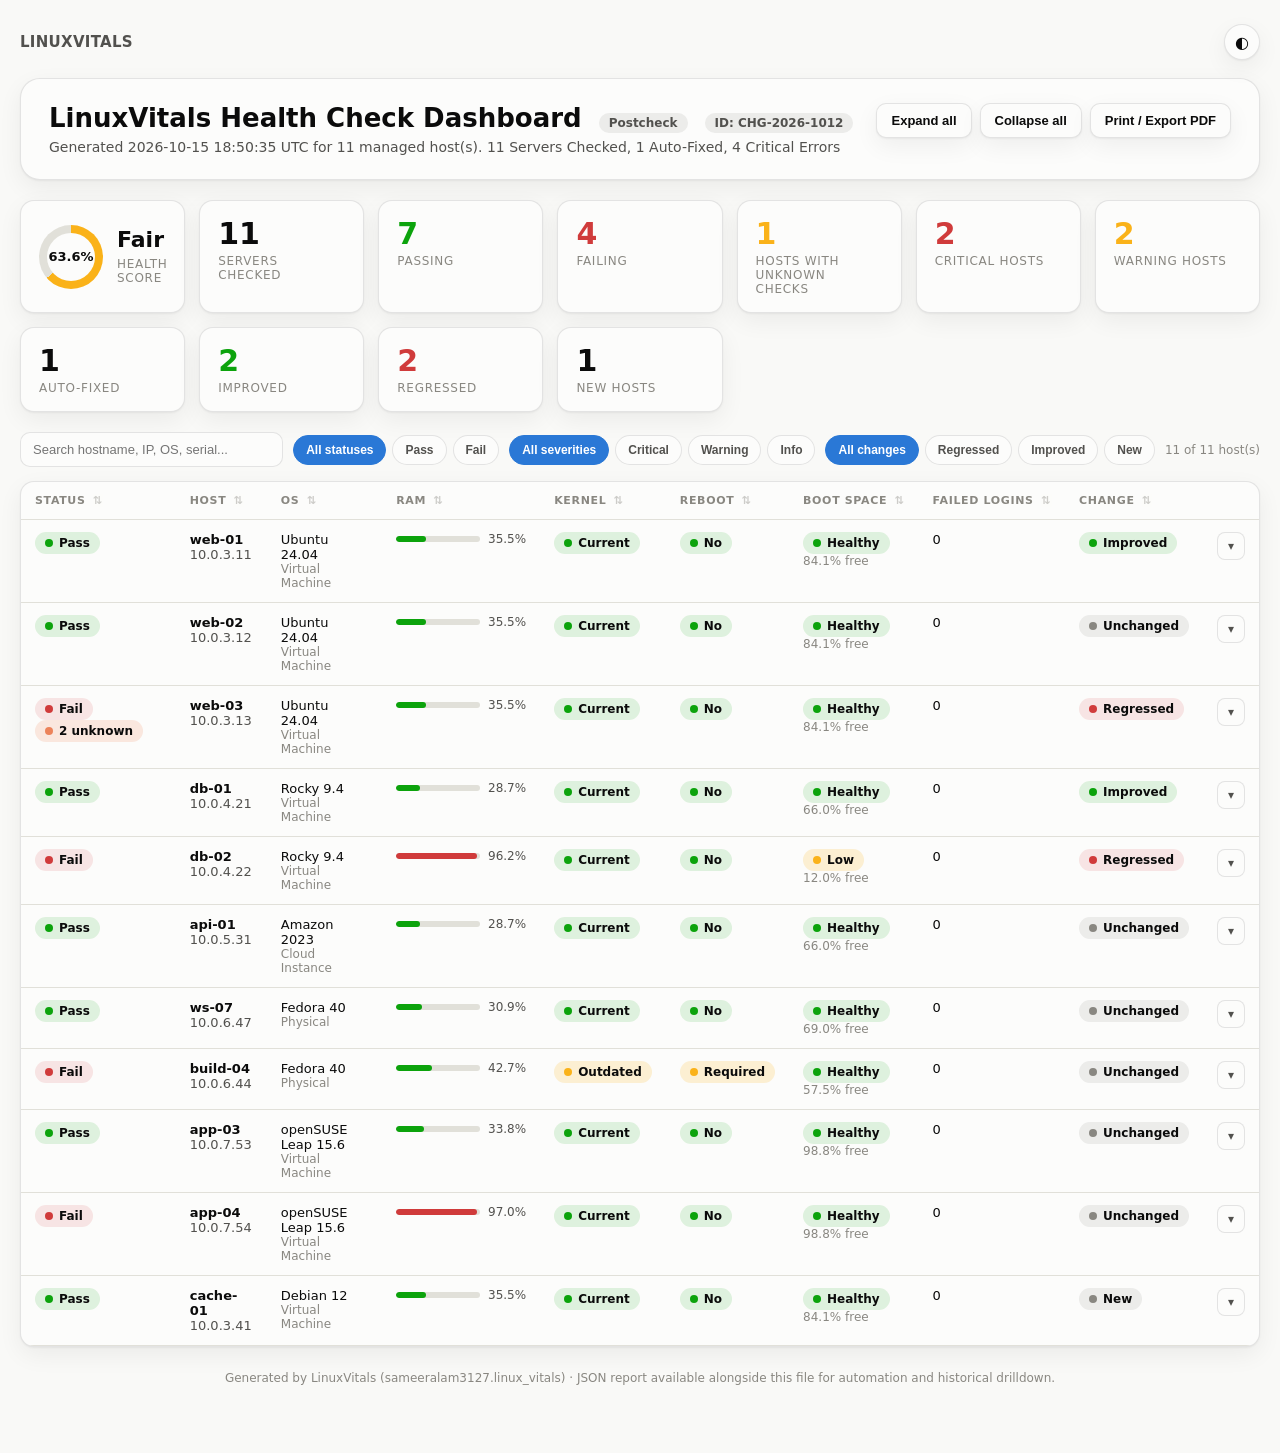
==== commit 21d9a57b: "Bring the site up to date with main after #23, #24, #26 and #29 Regenerated with tools/build.sh agai" ====
--- a/assets/demo-dashboard.html
+++ b/assets/demo-dashboard.html
@@ -437,7 +437,7 @@
       <h1>LinuxVitals Health Check Dashboard
                 <span class="badge">Postcheck</span>
         <span class="badge">ID: CHG-2026-1012</span>              </h1>
-      <p class="meta">Generated 2026-10-13 18:01:09 UTC for 11 managed host(s). 11 Servers Checked, 1 Auto-Fixed, 4 Critical Errors</p>
+      <p class="meta">Generated 2026-10-15 18:50:35 UTC for 11 managed host(s). 11 Servers Checked, 1 Auto-Fixed, 4 Critical Errors</p>
     </div>
     <div class="hero-actions">
       <button class="btn" id="expand-all" type="button">Expand all</button>
@@ -596,7 +596,7 @@
               <div class="detail-item">
                 <strong>Uptime &amp; boot</strong>
                 <span>Uptime: 2d 3h 7m</span><br>
-                <span>Last reboot: system boot  2026-09-24 10:55</span><br>
+                <span>Last reboot: 2026-09-24 10:55</span><br>
                 <span>Reboot required: No</span><br>
                 <span>No reboot required (reboot-required-file)</span>
                               </div>
@@ -711,7 +711,7 @@
               <div class="detail-item">
                 <strong>Uptime &amp; boot</strong>
                 <span>Uptime: 2d 3h 7m</span><br>
-                <span>Last reboot: system boot  2026-09-24 10:55</span><br>
+                <span>Last reboot: 2026-09-24 10:55</span><br>
                 <span>Reboot required: No</span><br>
                 <span>No reboot required (reboot-required-file)</span>
                               </div>
@@ -825,7 +825,7 @@
               <div class="detail-item">
                 <strong>Uptime &amp; boot</strong>
                 <span>Uptime: 2d 3h 7m</span><br>
-                <span>Last reboot: system boot  2026-09-24 10:55</span><br>
+                <span>Last reboot: 2026-09-24 10:55</span><br>
                 <span>Reboot required: No</span><br>
                 <span>No reboot required (reboot-required-file)</span>
                               </div>
@@ -943,7 +943,7 @@
               <div class="detail-item">
                 <strong>Uptime &amp; boot</strong>
                 <span>Uptime: 6d 0h 1m</span><br>
-                <span>Last reboot: system boot  2026-09-20 06:12</span><br>
+                <span>Last reboot: 2026-09-20 06:12</span><br>
                 <span>Reboot required: No</span><br>
                 <span>No reboot required (needs-restarting)</span>
                               </div>
@@ -1059,7 +1059,7 @@
               <div class="detail-item">
                 <strong>Uptime &amp; boot</strong>
                 <span>Uptime: 7d 0h 0m</span><br>
-                <span>Last reboot: system boot  2026-09-19 14:02</span><br>
+                <span>Last reboot: 2026-09-19 14:02</span><br>
                 <span>Reboot required: No</span><br>
                 <span>No reboot required (needs-restarting)</span>
                               </div>
@@ -1182,7 +1182,7 @@
               <div class="detail-item">
                 <strong>Uptime &amp; boot</strong>
                 <span>Uptime: 6d 0h 1m</span><br>
-                <span>Last reboot: system boot  2026-09-20 06:12</span><br>
+                <span>Last reboot: 2026-09-20 06:12</span><br>
                 <span>Reboot required: No</span><br>
                 <span>No reboot required (needs-restarting)</span>
                               </div>
@@ -1296,7 +1296,7 @@
               <div class="detail-item">
                 <strong>Uptime &amp; boot</strong>
                 <span>Uptime: 0d 12h 1m</span><br>
-                <span>Last reboot: system boot  2026-09-26 02:01</span><br>
+                <span>Last reboot: 2026-09-26 02:01</span><br>
                 <span>Reboot required: No</span><br>
                 <span>No reboot required (dnf-needs-restarting)</span>
                               </div>
@@ -1410,7 +1410,7 @@
               <div class="detail-item">
                 <strong>Uptime &amp; boot</strong>
                 <span>Uptime: 14d 0h 0m</span><br>
-                <span>Last reboot: system boot  2026-09-12 08:30</span><br>
+                <span>Last reboot: 2026-09-12 08:30</span><br>
                 <span>Reboot required: Yes</span><br>
                 <span>Reboot required (dnf-needs-restarting): Reboot is required to fully utilize these updates.</span>
                               </div>
@@ -1528,7 +1528,7 @@
               <div class="detail-item">
                 <strong>Uptime &amp; boot</strong>
                 <span>Uptime: 11d 0h 0m</span><br>
-                <span>Last reboot: system boot  2026-09-15 10:02</span><br>
+                <span>Last reboot: 2026-09-15 10:02</span><br>
                 <span>Reboot required: No</span><br>
                 <span>No reboot required (zypper-needs-rebooting)</span>
                               </div>
@@ -1641,7 +1641,7 @@
               <div class="detail-item">
                 <strong>Uptime &amp; boot</strong>
                 <span>Uptime: 3d 0h 0m</span><br>
-                <span>Last reboot: system boot  2026-09-23 14:02</span><br>
+                <span>Last reboot: 2026-09-23 14:02</span><br>
                 <span>Reboot required: No</span><br>
                 <span>No reboot required (zypper-needs-rebooting)</span>
                               </div>
@@ -1764,7 +1764,7 @@
               <div class="detail-item">
                 <strong>Uptime &amp; boot</strong>
                 <span>Uptime: 2d 3h 7m</span><br>
-                <span>Last reboot: system boot  2026-09-24 10:55</span><br>
+                <span>Last reboot: 2026-09-24 10:55</span><br>
                 <span>Reboot required: No</span><br>
                 <span>No reboot required (reboot-required-file)</span>
                               </div>
